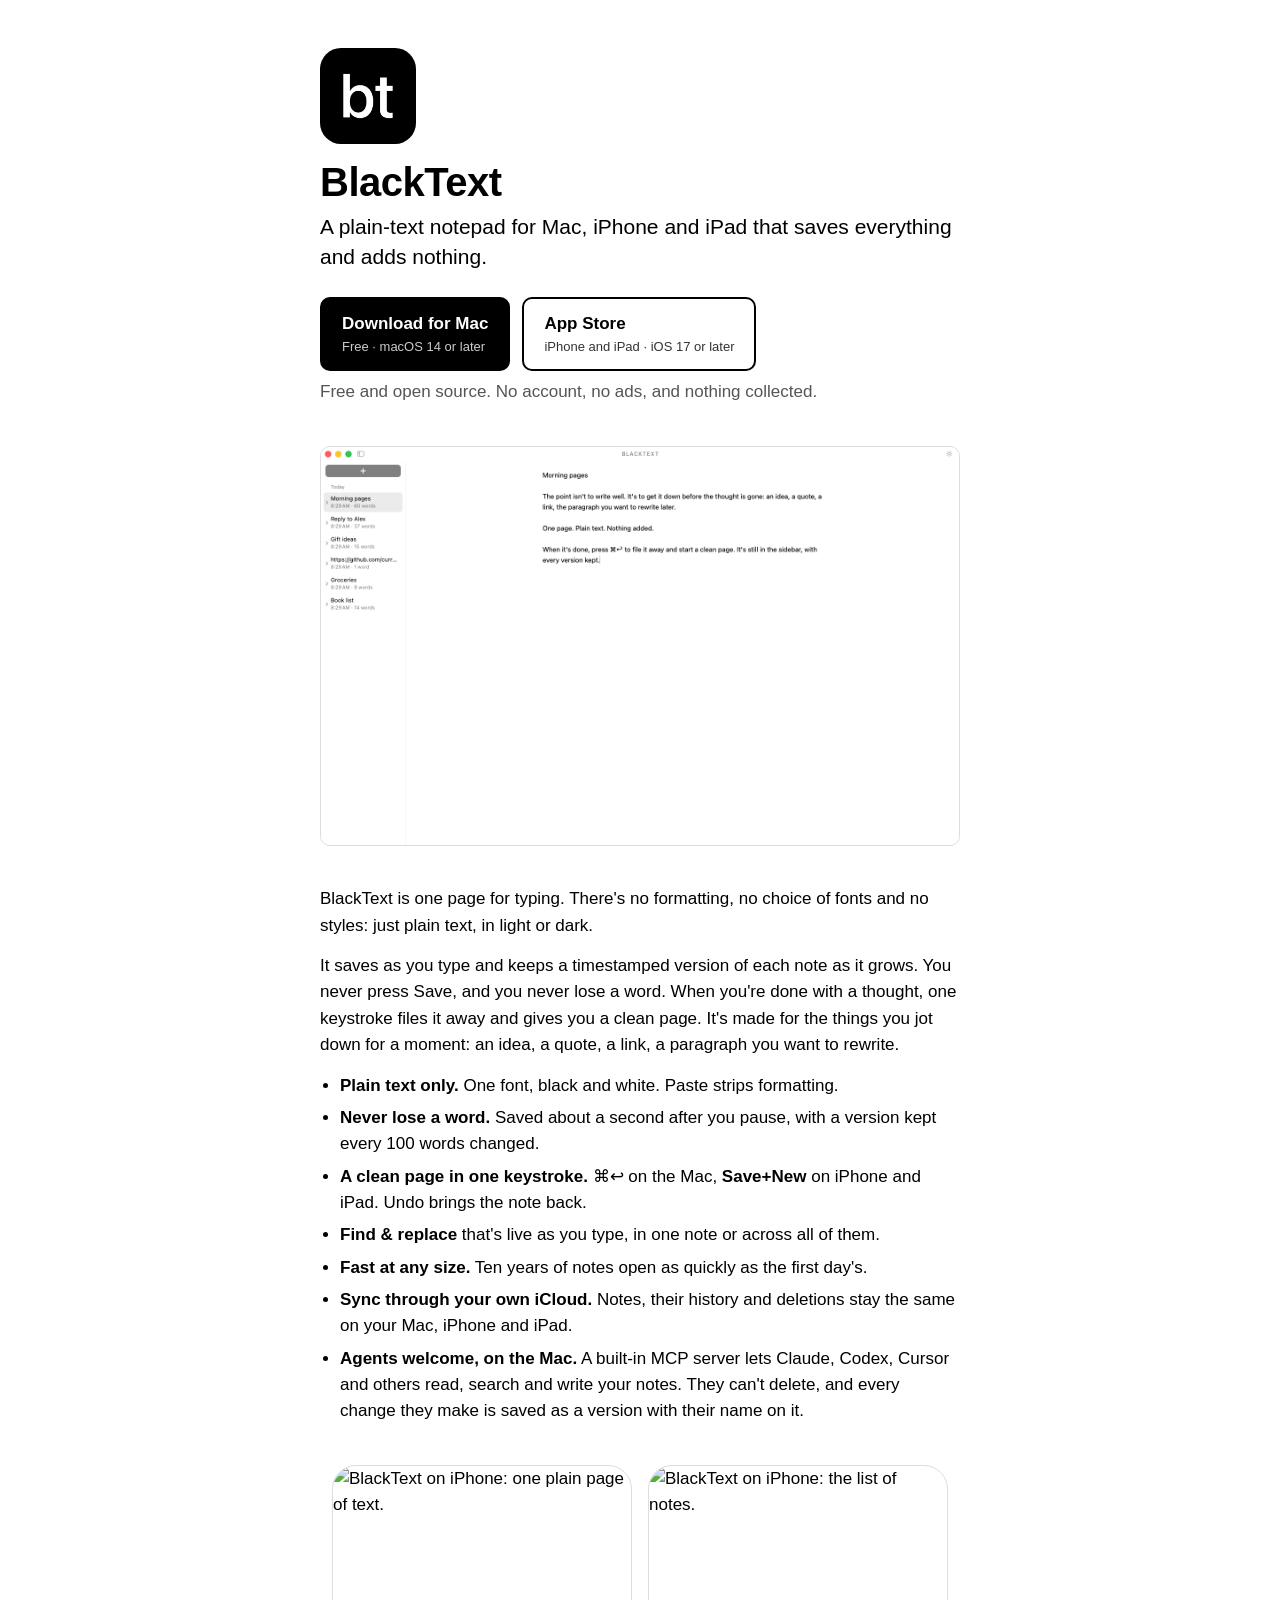
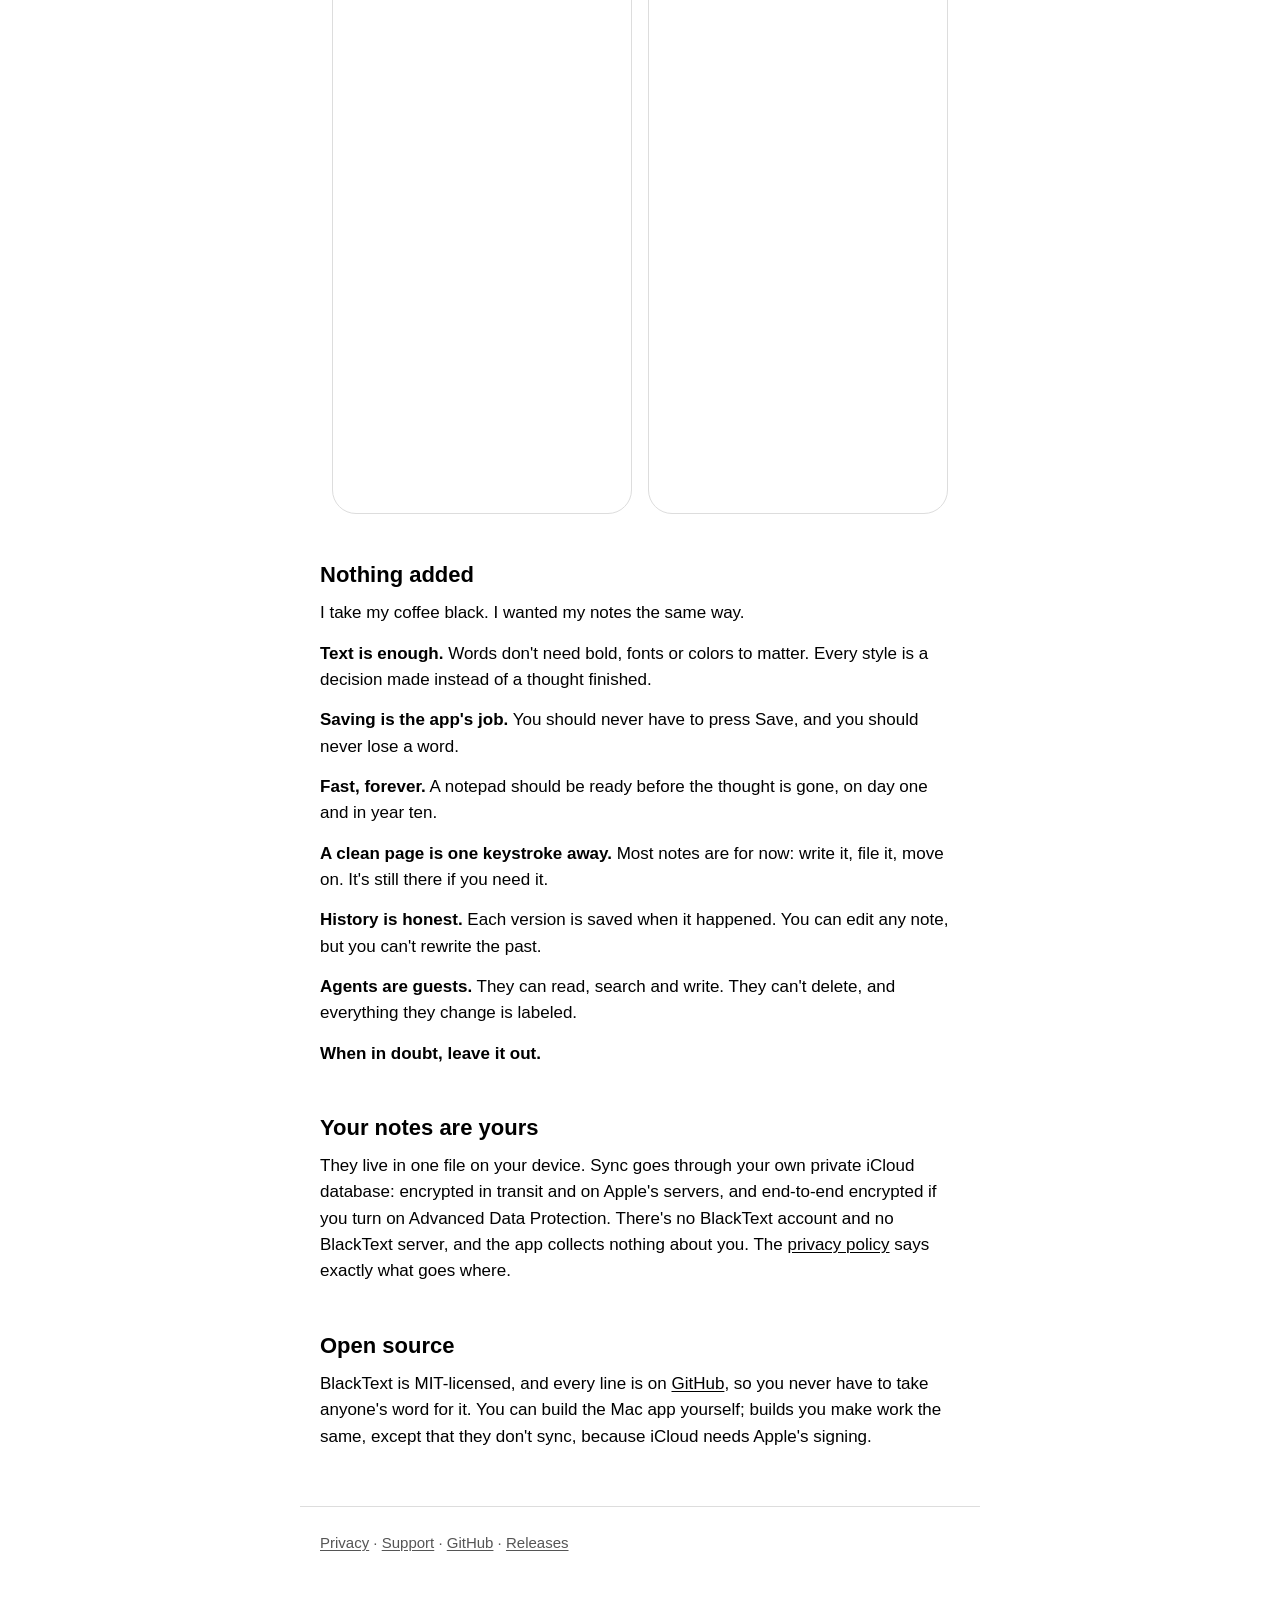
==== site/index.html @ 6d120672 "Website: home, privacy and support pages, published by GitHub Pages The App Store asks for a privacy" ====
<!doctype html>
<html lang="en">
<head>
<meta charset="utf-8">
<meta name="viewport" content="width=device-width, initial-scale=1">
<title>BlackText: a plain-text notepad for Mac, iPhone and iPad</title>
<meta name="description" content="A plain-text notepad that saves everything and adds nothing. Free and open source, for Mac, iPhone and iPad.">
<meta property="og:title" content="BlackText">
<meta property="og:description" content="A plain-text notepad that saves everything and adds nothing.">
<meta property="og:image" content="https://curry-co.github.io/blacktext/images/social.png">
<meta name="apple-itunes-app" content="app-id=6831824350">
<link rel="icon" href="favicon.png">
<link rel="apple-touch-icon" href="images/icon-180.png">
<link rel="alternate" type="application/rss+xml" title="BlackText updates" href="appcast.xml">
<link rel="stylesheet" href="style.css">
</head>
<body>
<header>
  <img class="icon" src="images/icon-180.png" alt="">
  <h1>BlackText</h1>
  <p class="lede">A plain-text notepad for Mac, iPhone and iPad that saves everything and adds nothing.</p>
  <div class="buttons">
    <a class="button primary" href="https://github.com/curry-co/blacktext/releases/latest/download/BlackText.dmg">Download for Mac<small>Free · macOS 14 or later</small></a>
    <a class="button" href="https://apps.apple.com/app/id6831824350">App Store<small>iPhone and iPad · iOS 17 or later</small></a>
  </div>
  <p class="quiet">Free and open source. No account, no ads, and nothing collected.</p>
</header>

<main>
  <figure>
    <img class="light-only" src="images/mac-light.png" alt="BlackText on a Mac: a sidebar of notes beside one plain page of text." width="1440" height="900">
    <img class="dark-only" src="images/mac-dark.png" alt="BlackText on a Mac in dark mode." width="1440" height="900">
  </figure>

  <p>BlackText is one page for typing. There's no formatting, no choice of fonts and no styles: just plain text, in light or dark.</p>
  <p>It saves as you type and keeps a timestamped version of each note as it grows. You never press Save, and you never lose a word. When you're done with a thought, one keystroke files it away and gives you a clean page. It's made for the things you jot down for a moment: an idea, a quote, a link, a paragraph you want to rewrite.</p>

  <ul>
    <li><strong>Plain text only.</strong> One font, black and white. Paste strips formatting.</li>
    <li><strong>Never lose a word.</strong> Saved about a second after you pause, with a version kept every 100 words changed.</li>
    <li><strong>A clean page in one keystroke.</strong> ⌘↩ on the Mac, <strong>Save+New</strong> on iPhone and iPad. Undo brings the note back.</li>
    <li><strong>Find &amp; replace</strong> that's live as you type, in one note or across all of them.</li>
    <li><strong>Fast at any size.</strong> Ten years of notes open as quickly as the first day's.</li>
    <li><strong>Sync through your own iCloud.</strong> Notes, their history and deletions stay the same on your Mac, iPhone and iPad.</li>
    <li><strong>Agents welcome, on the Mac.</strong> A built-in MCP server lets Claude, Codex, Cursor and others read, search and write your notes. They can't delete, and every change they make is saved as a version with their name on it.</li>
  </ul>

  <figure class="phone">
    <img class="light-only" src="images/iphone-light.png" alt="BlackText on iPhone: one plain page of text." width="1320" height="2868">
    <img class="dark-only" src="images/iphone-dark.png" alt="BlackText on iPhone in dark mode." width="1320" height="2868">
    <img src="images/iphone-sidebar.png" alt="BlackText on iPhone: the list of notes." width="1320" height="2868">
  </figure>

  <h2>Nothing added</h2>
  <p>I take my coffee black. I wanted my notes the same way.</p>
  <p><strong>Text is enough.</strong> Words don't need bold, fonts or colors to matter. Every style is a decision made instead of a thought finished.</p>
  <p><strong>Saving is the app's job.</strong> You should never have to press Save, and you should never lose a word.</p>
  <p><strong>Fast, forever.</strong> A notepad should be ready before the thought is gone, on day one and in year ten.</p>
  <p><strong>A clean page is one keystroke away.</strong> Most notes are for now: write it, file it, move on. It's still there if you need it.</p>
  <p><strong>History is honest.</strong> Each version is saved when it happened. You can edit any note, but you can't rewrite the past.</p>
  <p><strong>Agents are guests.</strong> They can read, search and write. They can't delete, and everything they change is labeled.</p>
  <p><strong>When in doubt, leave it out.</strong></p>

  <h2>Your notes are yours</h2>
  <p>They live in one file on your device. Sync goes through your own private iCloud database: encrypted in transit and on Apple's servers, and end-to-end encrypted if you turn on Advanced Data Protection. There's no BlackText account and no BlackText server, and the app collects nothing about you. The <a href="privacy/">privacy policy</a> says exactly what goes where.</p>

  <h2>Open source</h2>
  <p>BlackText is MIT-licensed, and every line is on <a href="https://github.com/curry-co/blacktext">GitHub</a>, so you never have to take anyone's word for it. You can build the Mac app yourself; builds you make work the same, except that they don't sync, because iCloud needs Apple's signing.</p>
</main>

<footer>
  <a href="privacy/">Privacy</a> · <a href="support/">Support</a> · <a href="https://github.com/curry-co/blacktext">GitHub</a> · <a href="https://github.com/curry-co/blacktext/releases">Releases</a>
</footer>
</body>
</html>
---- site/style.css ----
/* BlackText's site: black and white, like the app. No web fonts, no scripts, no trackers. */
:root {
  --ink: #000;
  --paper: #fff;
  --quiet: #555;
  --rule: #ddd;
  color-scheme: light dark;
}
@media (prefers-color-scheme: dark) {
  :root {
    --ink: #fff;
    --paper: #000;
    --quiet: #aaa;
    --rule: #333;
  }
}
* { box-sizing: border-box; }
html { -webkit-text-size-adjust: 100%; }
body {
  margin: 0;
  background: var(--paper);
  color: var(--ink);
  font: 17px/1.55 -apple-system, BlinkMacSystemFont, "Helvetica Neue", Helvetica, Arial, sans-serif;
}
main, header, footer { max-width: 680px; margin: 0 auto; padding: 0 20px; }
header { padding-top: 48px; }
footer { padding-top: 24px; padding-bottom: 48px; color: var(--quiet); font-size: 15px; border-top: 1px solid var(--rule); margin-top: 56px; }
footer a { color: var(--quiet); }
a { color: var(--ink); text-underline-offset: 2px; }
h1 { font-size: 40px; line-height: 1.1; margin: 16px 0 8px; letter-spacing: -0.5px; }
h2 { font-size: 22px; margin: 44px 0 8px; }
h3 { font-size: 17px; margin: 28px 0 4px; }
p, ul { margin: 0 0 14px; }
ul { padding-left: 20px; }
li { margin-bottom: 6px; }
code { font: 15px/1.4 ui-monospace, SFMono-Regular, Menlo, monospace; }
.lede { font-size: 21px; line-height: 1.45; margin-bottom: 24px; }
.quiet { color: var(--quiet); }
.home { display: inline-flex; align-items: center; gap: 10px; text-decoration: none; font-weight: 600; }
.home img { width: 32px; height: 32px; border-radius: 7px; }
.icon { width: 96px; height: 96px; border-radius: 21px; display: block; }
.buttons { display: flex; flex-wrap: wrap; gap: 12px; margin: 24px 0 8px; }
.button {
  display: inline-block;
  padding: 12px 20px;
  border: 2px solid var(--ink);
  border-radius: 10px;
  text-decoration: none;
  font-weight: 600;
}
.button.primary { background: var(--ink); color: var(--paper); }
.button small { display: block; font-weight: 400; font-size: 13px; opacity: 0.8; }
figure { margin: 40px 0; }
figure img { width: 100%; height: auto; display: block; border-radius: 10px; border: 1px solid var(--rule); }
figure.phone { display: flex; gap: 16px; justify-content: center; }
figure.phone img { width: calc(50% - 8px); max-width: 300px; border-radius: 24px; }
figcaption { color: var(--quiet); font-size: 15px; margin-top: 8px; text-align: center; }
.light-only { display: block; }
.dark-only { display: none; }
@media (prefers-color-scheme: dark) {
  .light-only { display: none; }
  .dark-only { display: block; }
}
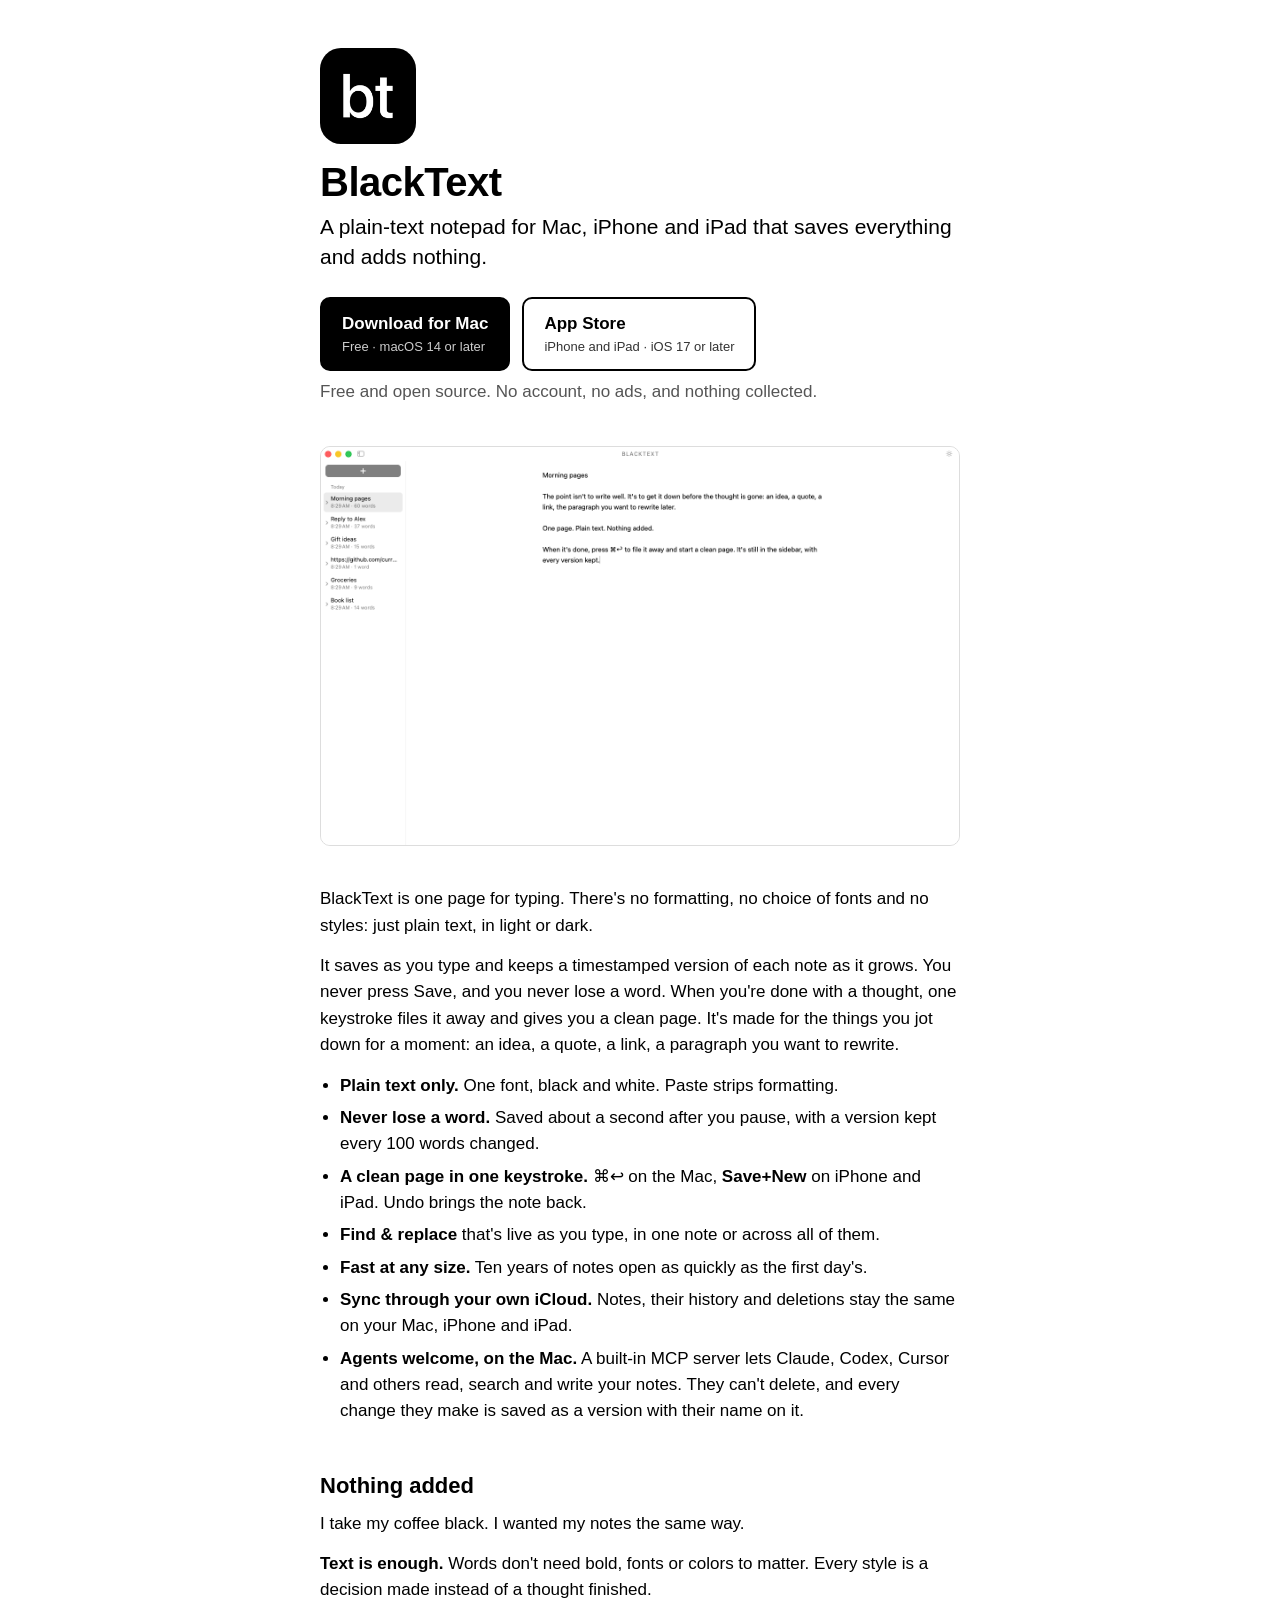
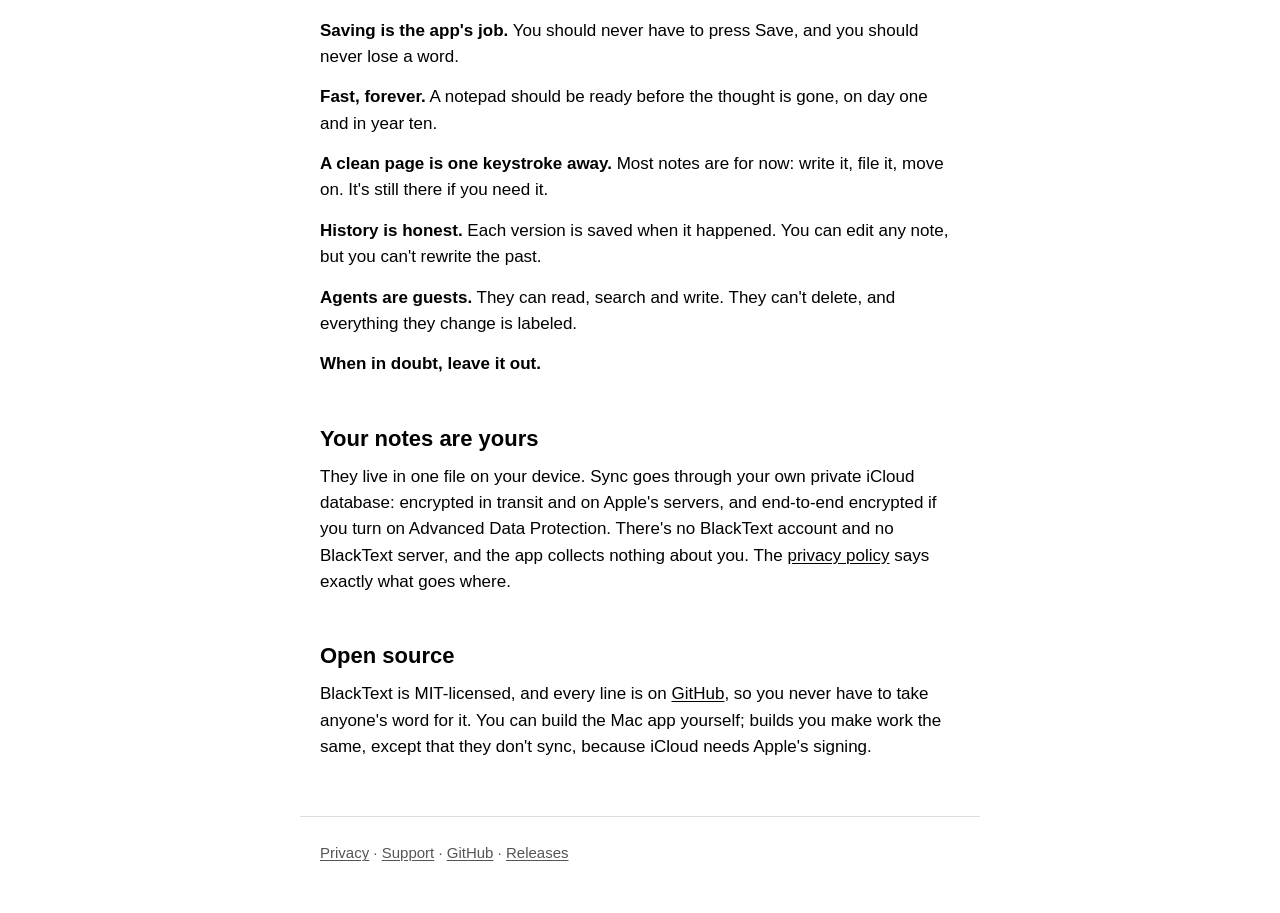
==== commit 48ae0f1d: "Site: Mac screenshot only for now The iPhone screenshots come from CI; they go in with the update fe" ====
--- a/site/index.html
+++ b/site/index.html
@@ -45,12 +45,6 @@
     <li><strong>Agents welcome, on the Mac.</strong> A built-in MCP server lets Claude, Codex, Cursor and others read, search and write your notes. They can't delete, and every change they make is saved as a version with their name on it.</li>
   </ul>
 
-  <figure class="phone">
-    <img class="light-only" src="images/iphone-light.png" alt="BlackText on iPhone: one plain page of text." width="1320" height="2868">
-    <img class="dark-only" src="images/iphone-dark.png" alt="BlackText on iPhone in dark mode." width="1320" height="2868">
-    <img src="images/iphone-sidebar.png" alt="BlackText on iPhone: the list of notes." width="1320" height="2868">
-  </figure>
-
   <h2>Nothing added</h2>
   <p>I take my coffee black. I wanted my notes the same way.</p>
   <p><strong>Text is enough.</strong> Words don't need bold, fonts or colors to matter. Every style is a decision made instead of a thought finished.</p>
--- a/site/style.css
+++ b/site/style.css
@@ -60,4 +60,6 @@
 @media (prefers-color-scheme: dark) {
   .light-only { display: none; }
   .dark-only { display: block; }
+  /* The icon is black, so on a black page it needs an edge. */
+  .icon, .home img { box-shadow: 0 0 0 1px var(--rule); }
 }
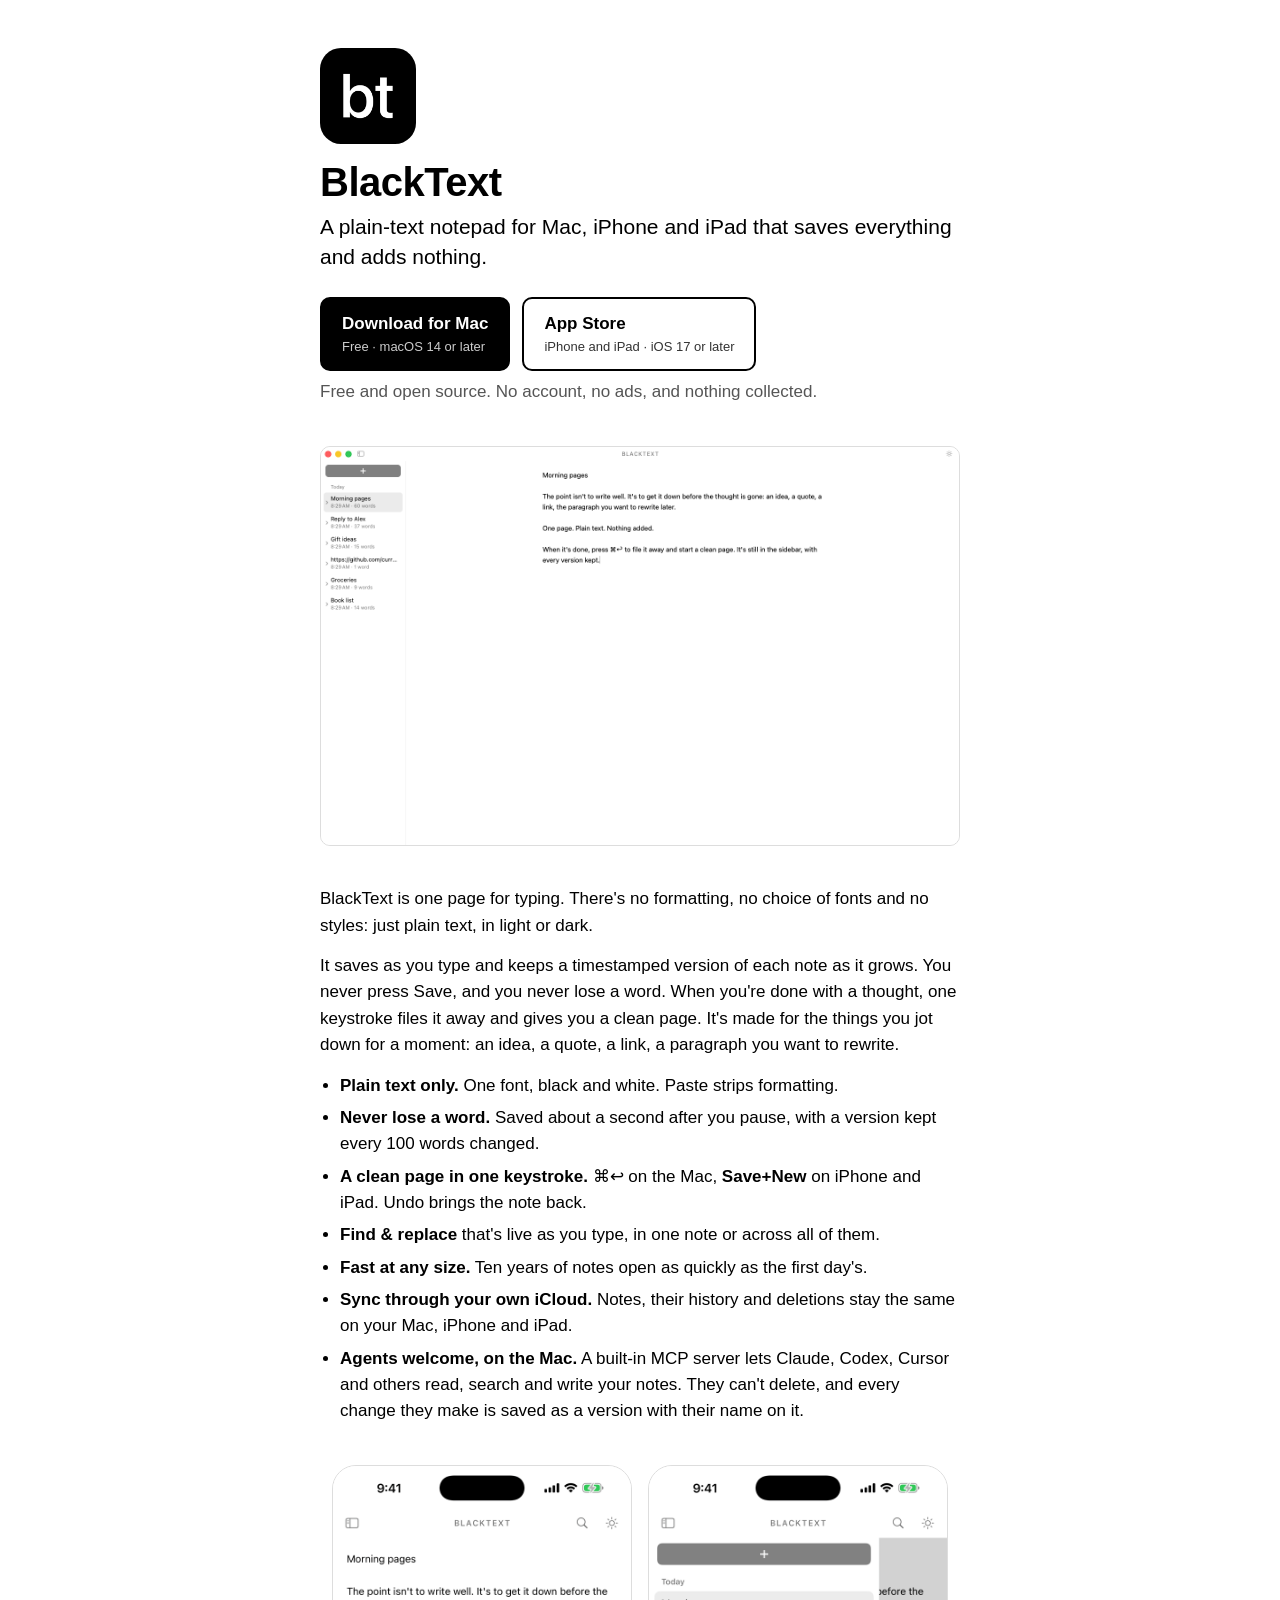
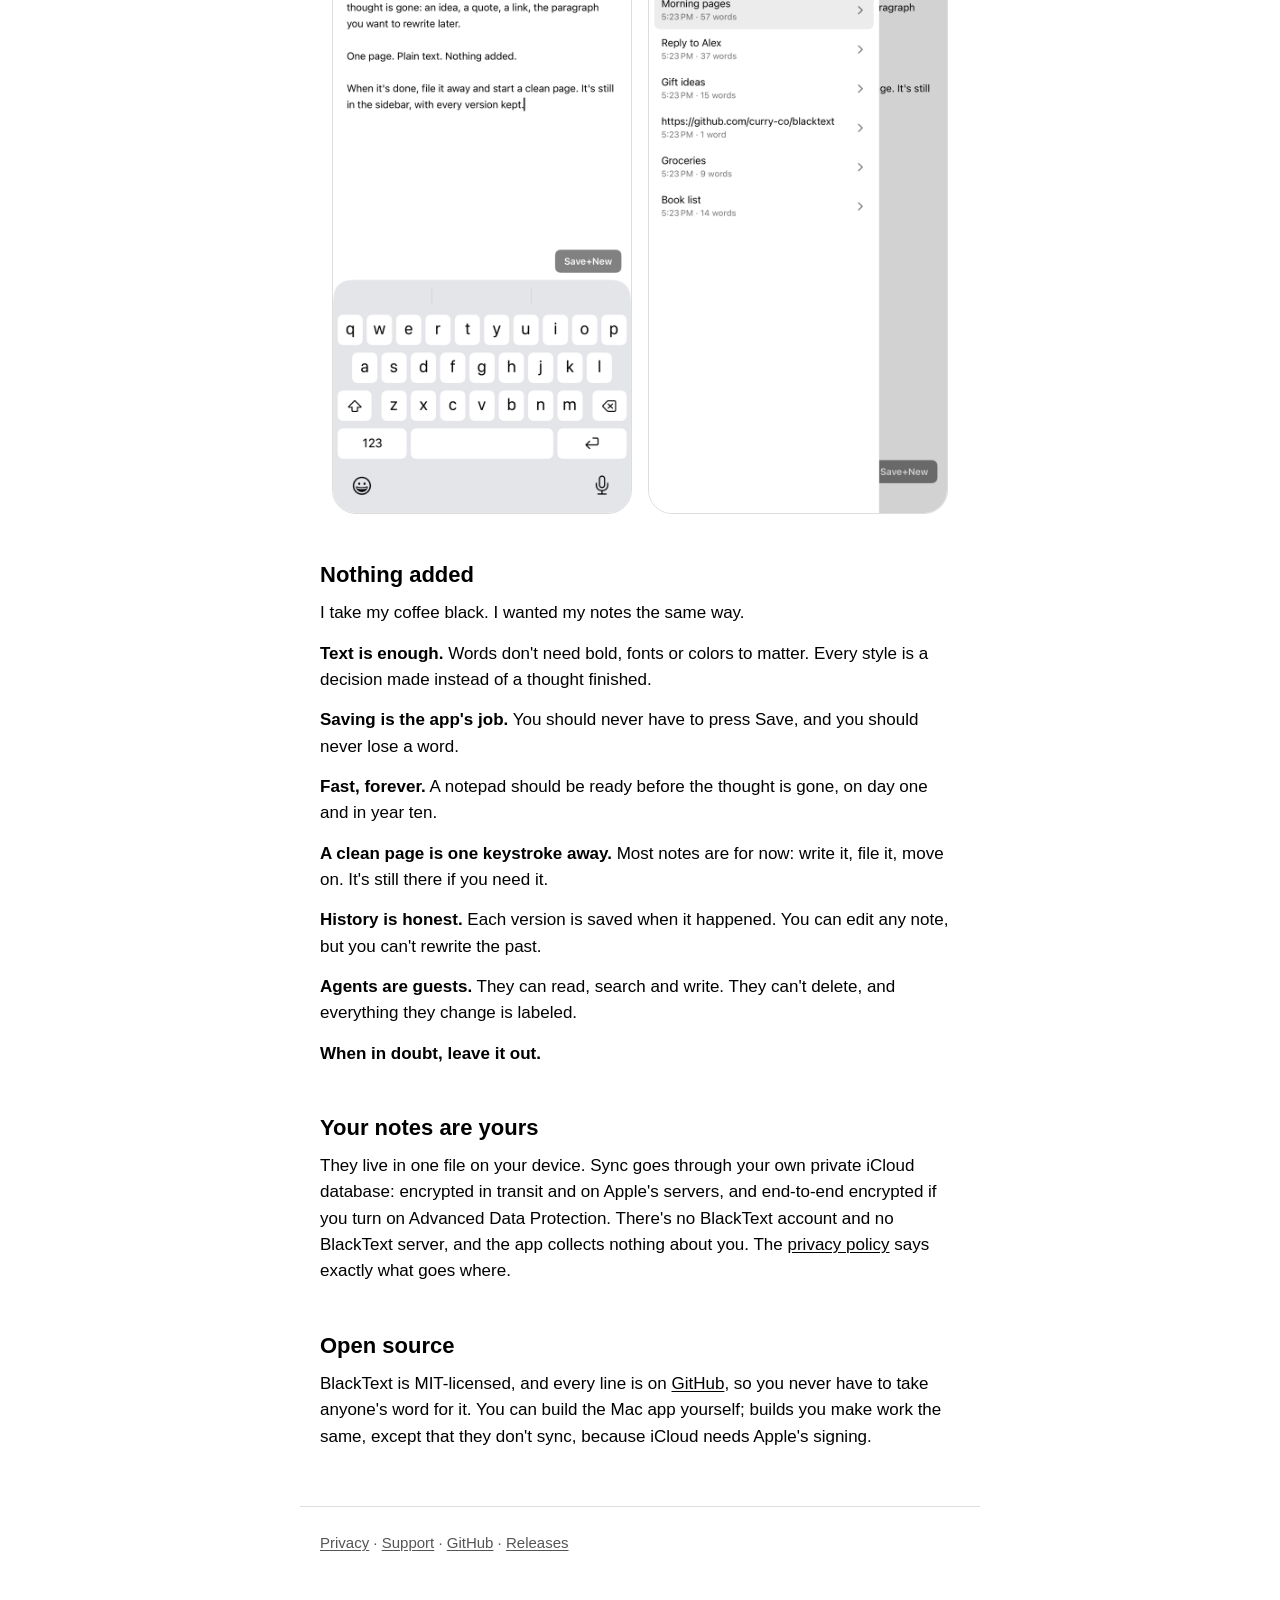
==== commit cf1fe959: "Site: iPhone pictures on the home page; steadier screenshots The page and the sidebar on iPhone, in " ====
--- a/site/index.html
+++ b/site/index.html
@@ -45,6 +45,15 @@
     <li><strong>Agents welcome, on the Mac.</strong> A built-in MCP server lets Claude, Codex, Cursor and others read, search and write your notes. They can't delete, and every change they make is saved as a version with their name on it.</li>
   </ul>
 
+  <figure class="phone light-only">
+    <img src="images/iphone-light.png" alt="BlackText on iPhone: one plain page of text." width="660" height="1434">
+    <img src="images/iphone-sidebar-light.png" alt="BlackText on iPhone: the list of notes." width="660" height="1434">
+  </figure>
+  <figure class="phone dark-only">
+    <img src="images/iphone-dark.png" alt="BlackText on iPhone in dark mode: one plain page of text." width="660" height="1434">
+    <img src="images/iphone-sidebar-dark.png" alt="BlackText on iPhone in dark mode: the list of notes." width="660" height="1434">
+  </figure>
+
   <h2>Nothing added</h2>
   <p>I take my coffee black. I wanted my notes the same way.</p>
   <p><strong>Text is enough.</strong> Words don't need bold, fonts or colors to matter. Every style is a decision made instead of a thought finished.</p>
--- a/site/style.css
+++ b/site/style.css
@@ -57,9 +57,12 @@
 figcaption { color: var(--quiet); font-size: 15px; margin-top: 8px; text-align: center; }
 .light-only { display: block; }
 .dark-only { display: none; }
+figure.phone.dark-only { display: none; }
 @media (prefers-color-scheme: dark) {
   .light-only { display: none; }
   .dark-only { display: block; }
+  figure.phone.light-only { display: none; }
+  figure.phone.dark-only { display: flex; }
   /* The icon is black, so on a black page it needs an edge. */
   .icon, .home img { box-shadow: 0 0 0 1px var(--rule); }
 }
